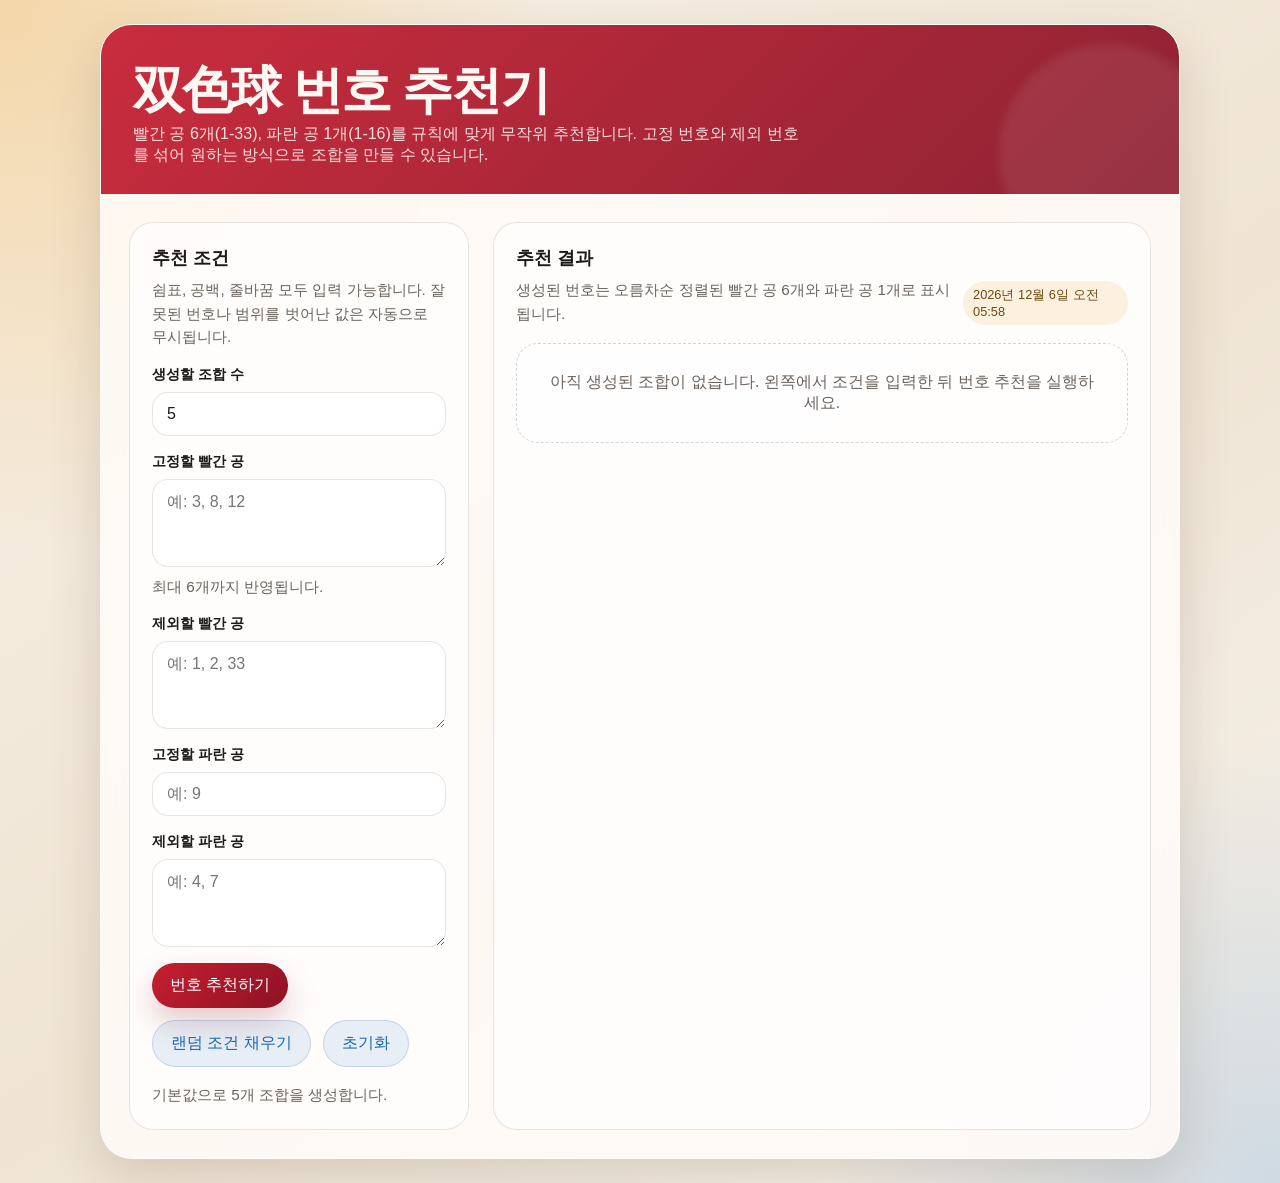
==== index.html @ 57606ee4 "Add lotto number recommendation web app" ====
<!DOCTYPE html>
<html lang="ko">
<head>
  <meta charset="UTF-8">
  <meta name="viewport" content="width=device-width, initial-scale=1.0">
  <title>双色球 번호 추천기</title>
  <link rel="stylesheet" href="style.css">
</head>
<body>
  <main class="app">
    <section class="hero">
      <h1>双色球 번호 추천기</h1>
      <p>빨간 공 6개(1-33), 파란 공 1개(1-16)를 규칙에 맞게 무작위 추천합니다. 고정 번호와 제외 번호를 섞어 원하는 방식으로 조합을 만들 수 있습니다.</p>
    </section>

    <section class="content">
      <aside class="card controls">
        <div>
          <h2>추천 조건</h2>
          <p class="summary">쉼표, 공백, 줄바꿈 모두 입력 가능합니다. 잘못된 번호나 범위를 벗어난 값은 자동으로 무시됩니다.</p>
        </div>

        <div class="field">
          <label for="ticketCount">생성할 조합 수</label>
          <input id="ticketCount" type="number" min="1" max="20" value="5">
        </div>

        <div class="field">
          <label for="fixedReds">고정할 빨간 공</label>
          <textarea id="fixedReds" placeholder="예: 3, 8, 12"></textarea>
          <p class="hint">최대 6개까지 반영됩니다.</p>
        </div>

        <div class="field">
          <label for="excludedReds">제외할 빨간 공</label>
          <textarea id="excludedReds" placeholder="예: 1, 2, 33"></textarea>
        </div>

        <div class="field">
          <label for="fixedBlue">고정할 파란 공</label>
          <input id="fixedBlue" type="text" placeholder="예: 9">
        </div>

        <div class="field">
          <label for="excludedBlues">제외할 파란 공</label>
          <textarea id="excludedBlues" placeholder="예: 4, 7"></textarea>
        </div>

        <div class="actions">
          <button id="generateBtn" class="primary" type="button">번호 추천하기</button>
          <button id="randomPresetBtn" class="secondary" type="button">랜덤 조건 채우기</button>
          <button id="resetBtn" class="secondary" type="button">초기화</button>
        </div>

        <p id="status" class="footnote">기본값으로 5개 조합을 생성합니다.</p>
      </aside>

      <section class="card">
        <div class="result-header">
          <div>
            <h2>추천 결과</h2>
            <p class="summary">생성된 번호는 오름차순 정렬된 빨간 공 6개와 파란 공 1개로 표시됩니다.</p>
          </div>
          <span id="drawTime" class="pill"></span>
        </div>
        <div id="tickets" class="tickets">
          <div class="empty">아직 생성된 조합이 없습니다. 왼쪽에서 조건을 입력한 뒤 번호 추천을 실행하세요.</div>
        </div>
      </section>
    </section>
  </main>

  <script src="script.js"></script>
</body>
</html>
---- style.css ----
:root {
  --bg: #f6efe6;
  --panel: rgba(255, 251, 247, 0.88);
  --text: #1d1b1a;
  --muted: #6b635d;
  --line: rgba(48, 40, 33, 0.12);
  --red: #c61f31;
  --blue: #1767b1;
  --accent: #efb75e;
  --shadow: 0 18px 50px rgba(66, 44, 22, 0.16);
  --radius: 24px;
}

* {
  box-sizing: border-box;
}

body {
  margin: 0;
  min-height: 100vh;
  font-family: "Segoe UI", "Noto Sans KR", sans-serif;
  color: var(--text);
  background:
    radial-gradient(circle at top left, rgba(239, 183, 94, 0.45), transparent 32%),
    radial-gradient(circle at bottom right, rgba(23, 103, 177, 0.18), transparent 26%),
    linear-gradient(145deg, #f8f1e7, #efe4d3 55%, #f7f3ee);
  display: grid;
  place-items: center;
  padding: 24px;
}

.app {
  width: min(1080px, 100%);
  background: var(--panel);
  border: 1px solid rgba(255, 255, 255, 0.55);
  border-radius: 32px;
  box-shadow: var(--shadow);
  overflow: hidden;
  backdrop-filter: blur(16px);
}

.hero {
  padding: 40px 32px 28px;
  background:
    linear-gradient(135deg, rgba(198, 31, 49, 0.94), rgba(132, 16, 35, 0.92)),
    linear-gradient(135deg, transparent, rgba(255, 255, 255, 0.08));
  color: #fff7f2;
  position: relative;
}

.hero::after {
  content: "";
  position: absolute;
  inset: auto -40px -70px auto;
  width: 220px;
  height: 220px;
  border-radius: 50%;
  background: rgba(255, 255, 255, 0.08);
  filter: blur(4px);
}

h1 {
  margin: 0 0 8px;
  font-size: clamp(2rem, 4vw, 3.4rem);
  line-height: 1;
  letter-spacing: -0.04em;
}

.hero p {
  margin: 0;
  max-width: 680px;
  color: rgba(255, 247, 242, 0.88);
  font-size: 1rem;
}

.content {
  display: grid;
  grid-template-columns: 340px 1fr;
  gap: 24px;
  padding: 28px;
}

.card {
  background: rgba(255, 255, 255, 0.72);
  border: 1px solid var(--line);
  border-radius: var(--radius);
  padding: 22px;
}

.card h2 {
  margin: 0 0 8px;
  font-size: 1.15rem;
}

.card p,
.hint,
.summary {
  margin: 0;
  color: var(--muted);
  line-height: 1.55;
  font-size: 0.95rem;
}

.controls {
  display: grid;
  gap: 16px;
}

.field {
  display: grid;
  gap: 8px;
}

label {
  font-size: 0.9rem;
  font-weight: 700;
}

input,
textarea,
button {
  font: inherit;
}

input,
textarea {
  width: 100%;
  border: 1px solid var(--line);
  border-radius: 16px;
  padding: 12px 14px;
  background: rgba(255, 255, 255, 0.92);
  color: var(--text);
}

textarea {
  min-height: 88px;
  resize: vertical;
}

.actions {
  display: flex;
  gap: 12px;
  flex-wrap: wrap;
}

button {
  border: 0;
  border-radius: 999px;
  padding: 12px 18px;
  cursor: pointer;
  transition: transform 160ms ease, box-shadow 160ms ease, opacity 160ms ease;
}

button:hover {
  transform: translateY(-1px);
}

.primary {
  background: linear-gradient(135deg, var(--red), #8c1223);
  color: white;
  box-shadow: 0 14px 30px rgba(140, 18, 35, 0.22);
}

.secondary {
  background: rgba(23, 103, 177, 0.1);
  color: var(--blue);
  border: 1px solid rgba(23, 103, 177, 0.18);
}

.result-header {
  display: flex;
  justify-content: space-between;
  align-items: end;
  gap: 12px;
  margin-bottom: 18px;
}

.tickets {
  display: grid;
  gap: 14px;
}

.ticket {
  border: 1px solid var(--line);
  border-radius: 22px;
  padding: 16px;
  background:
    linear-gradient(135deg, rgba(255, 255, 255, 0.95), rgba(247, 241, 232, 0.92));
  animation: rise 320ms ease both;
}

.ticket-top {
  display: flex;
  justify-content: space-between;
  gap: 12px;
  align-items: center;
  margin-bottom: 14px;
}

.badge {
  display: inline-flex;
  align-items: center;
  gap: 6px;
  font-size: 0.82rem;
  font-weight: 700;
  color: var(--muted);
}

.balls {
  display: flex;
  flex-wrap: wrap;
  gap: 10px;
}

.ball {
  width: 46px;
  height: 46px;
  border-radius: 50%;
  display: grid;
  place-items: center;
  color: white;
  font-weight: 800;
  letter-spacing: 0.03em;
  box-shadow: inset 0 -8px 12px rgba(0, 0, 0, 0.12);
}

.ball.red {
  background: radial-gradient(circle at 30% 30%, #eb7080, var(--red) 60%, #8f1121);
}

.ball.blue {
  background: radial-gradient(circle at 30% 30%, #67a9e6, var(--blue) 62%, #10487c);
}

.pill {
  display: inline-flex;
  padding: 6px 10px;
  border-radius: 999px;
  font-size: 0.8rem;
  background: rgba(239, 183, 94, 0.18);
  color: #6d4b11;
}

.empty {
  border: 1px dashed rgba(48, 40, 33, 0.2);
  border-radius: 22px;
  padding: 28px;
  text-align: center;
  color: var(--muted);
  background: rgba(255, 255, 255, 0.44);
}

.footnote {
  margin-top: 14px;
  font-size: 0.88rem;
  color: var(--muted);
}

@keyframes rise {
  from {
    opacity: 0;
    transform: translateY(8px);
  }

  to {
    opacity: 1;
    transform: translateY(0);
  }
}

@media (max-width: 860px) {
  .content {
    grid-template-columns: 1fr;
  }

  .hero {
    padding: 32px 22px 24px;
  }

  .content {
    padding: 18px;
  }
}
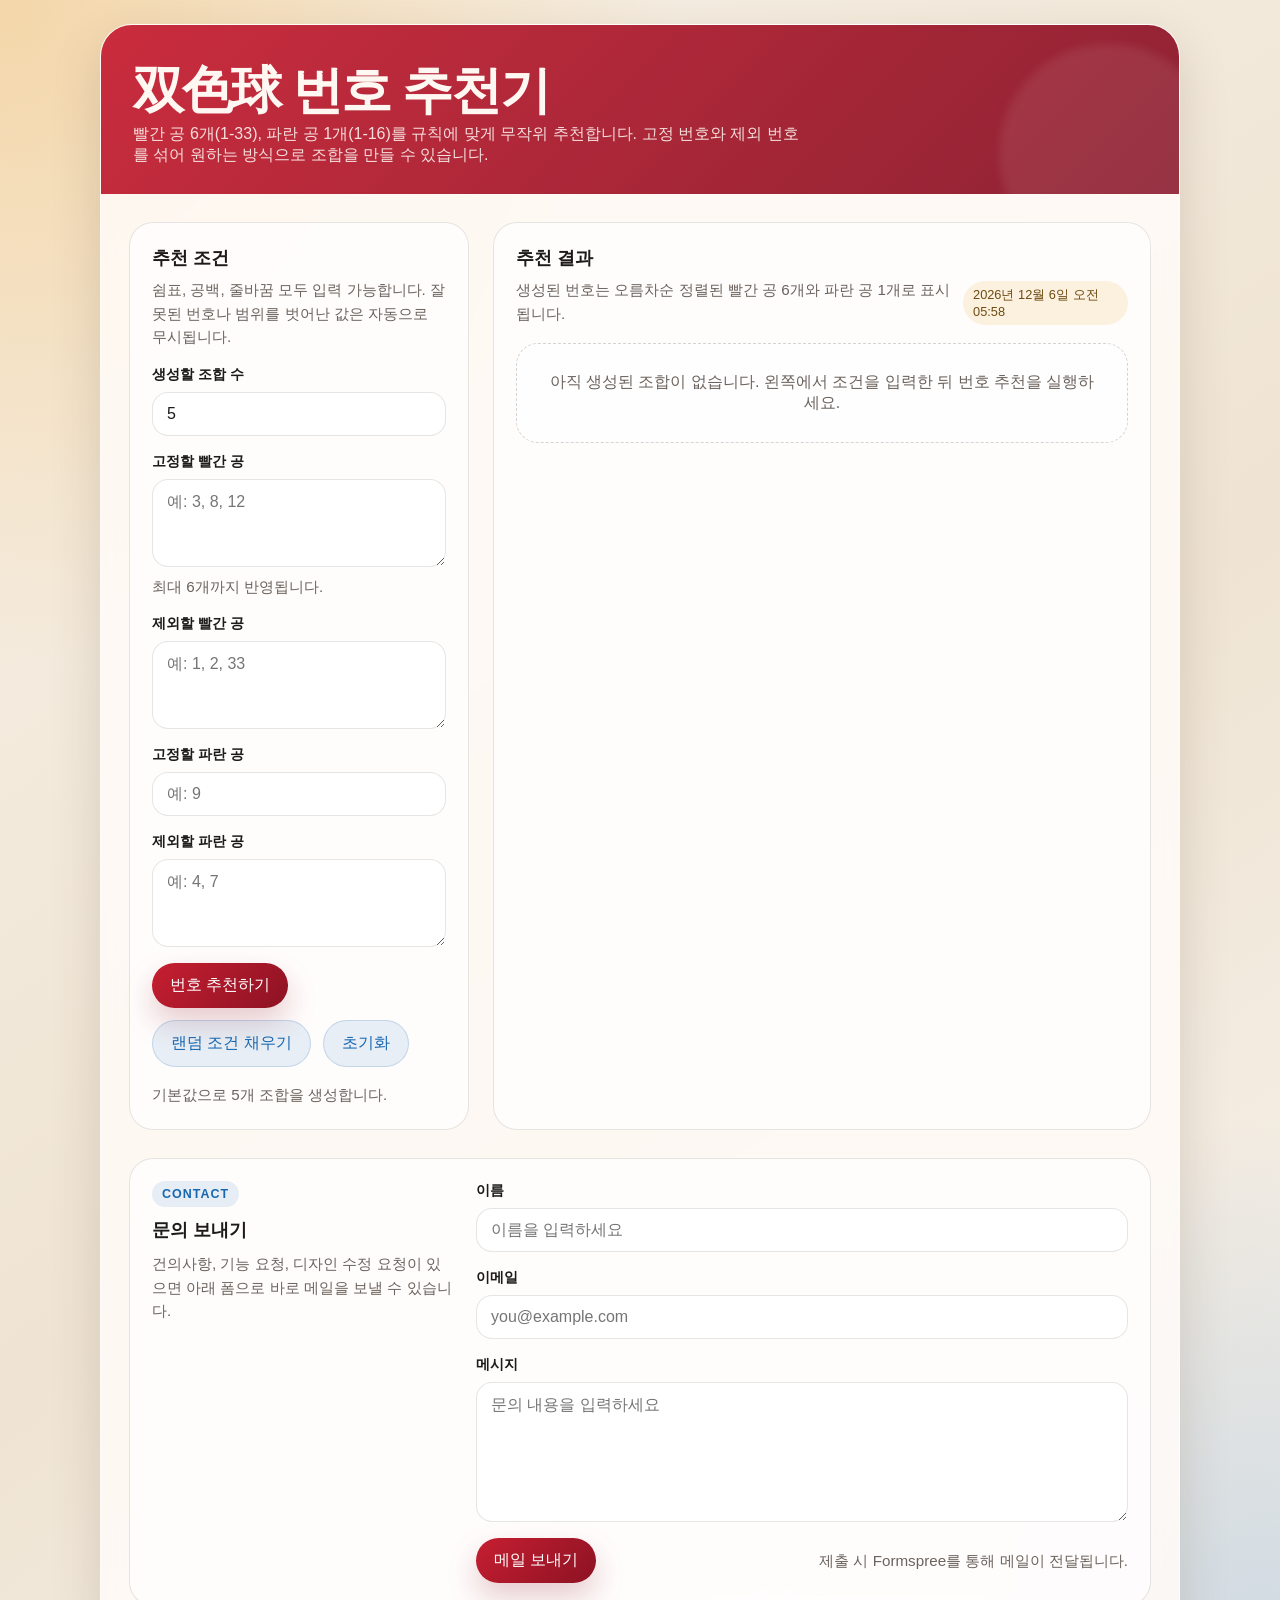
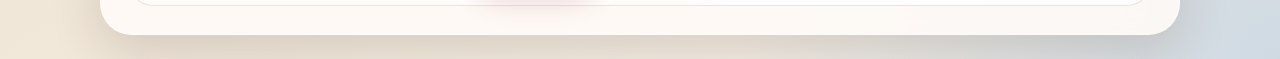
==== commit ce24b9d9: "Add Formspree contact form" ====
--- a/index.html
+++ b/index.html
@@ -68,6 +68,40 @@
         </div>
       </section>
     </section>
+
+    <section class="contact-wrap">
+      <section class="contact card">
+        <div class="contact-copy">
+          <span class="contact-kicker">Contact</span>
+          <h2>문의 보내기</h2>
+          <p class="summary">건의사항, 기능 요청, 디자인 수정 요청이 있으면 아래 폼으로 바로 메일을 보낼 수 있습니다.</p>
+        </div>
+
+        <form class="contact-form" action="https://formspree.io/f/mjgaaqnr" method="POST">
+          <div class="field">
+            <label for="contactName">이름</label>
+            <input id="contactName" name="name" type="text" placeholder="이름을 입력하세요" required>
+          </div>
+
+          <div class="field">
+            <label for="contactEmail">이메일</label>
+            <input id="contactEmail" name="email" type="email" placeholder="you@example.com" required>
+          </div>
+
+          <div class="field">
+            <label for="contactMessage">메시지</label>
+            <textarea id="contactMessage" name="message" placeholder="문의 내용을 입력하세요" required></textarea>
+          </div>
+
+          <input type="hidden" name="_subject" value="双色球 페이지 문의">
+
+          <div class="contact-actions">
+            <button class="primary" type="submit">메일 보내기</button>
+            <p class="footnote">제출 시 Formspree를 통해 메일이 전달됩니다.</p>
+          </div>
+        </form>
+      </section>
+    </section>
   </main>
 
   <script src="script.js"></script>
--- a/style.css
+++ b/style.css
@@ -256,6 +256,51 @@
   color: var(--muted);
 }
 
+.contact-wrap {
+  padding: 0 28px 28px;
+}
+
+.contact {
+  display: grid;
+  grid-template-columns: minmax(220px, 300px) 1fr;
+  gap: 24px;
+  align-items: start;
+}
+
+.contact-kicker {
+  display: inline-block;
+  margin-bottom: 10px;
+  padding: 6px 10px;
+  border-radius: 999px;
+  background: rgba(23, 103, 177, 0.1);
+  color: var(--blue);
+  font-size: 0.78rem;
+  font-weight: 700;
+  letter-spacing: 0.08em;
+  text-transform: uppercase;
+}
+
+.contact-copy h2 {
+  margin-bottom: 10px;
+}
+
+.contact-form {
+  display: grid;
+  gap: 16px;
+}
+
+.contact-form textarea {
+  min-height: 140px;
+}
+
+.contact-actions {
+  display: flex;
+  justify-content: space-between;
+  gap: 16px;
+  align-items: center;
+  flex-wrap: wrap;
+}
+
 @keyframes rise {
   from {
     opacity: 0;
@@ -280,4 +325,12 @@
   .content {
     padding: 18px;
   }
-}
+
+  .contact-wrap {
+    padding: 0 18px 18px;
+  }
+
+  .contact {
+    grid-template-columns: 1fr;
+  }
+}
